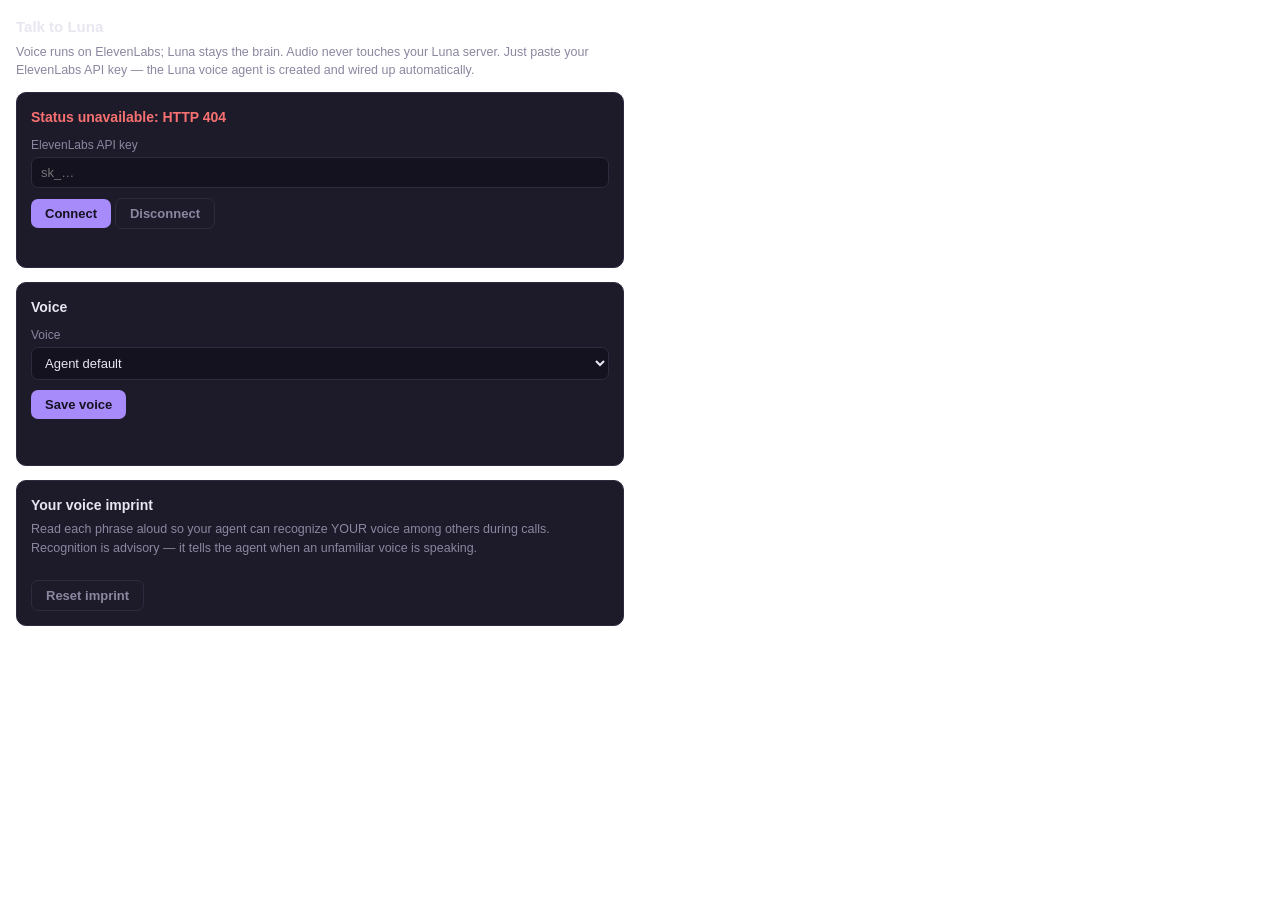
==== marketplace-src/plugin_voice/ui/settings/index.html @ ea989b8b "publish plugin-voice v0.2.0 (voice imprint + personality setup) Co-Authored-By: Claude Fable 5 <nore" ====
<!DOCTYPE html>
<html lang="en">
<head>
<meta charset="utf-8" />
<meta name="viewport" content="width=device-width, initial-scale=1" />
<title>Talk — Settings</title>
<style>
  :root { --fg:#e8e6f0; --dim:#8a87a0; --card:#1d1b2a; --line:#2e2b40; --accent:#a78bfa; --ok:#2dd4bf; --err:#f87171; }
  * { box-sizing: border-box; margin: 0; }
  body { font: 14px/1.5 -apple-system,"Segoe UI",Roboto,sans-serif; color: var(--fg); background: transparent; padding: 16px; max-width: 640px; }
  h2 { font-size: 15px; margin-bottom: 4px; }
  p.hint { color: var(--dim); font-size: 12.5px; margin-bottom: 12px; }
  .card { background: var(--card); border: 1px solid var(--line); border-radius: 10px; padding: 14px; margin-bottom: 14px; }
  label { display:block; color: var(--dim); font-size: 12px; margin: 8px 0 3px; }
  input, select { width: 100%; padding: 7px 9px; border-radius: 7px; border: 1px solid var(--line); background: #14121f; color: var(--fg); font-size: 13px; }
  button { margin-top: 10px; border: 0; border-radius: 7px; background: var(--accent); color: #14121f; font-weight: 600; padding: 7px 14px; cursor: pointer; font-size: 13px; }
  button.ghost { background: transparent; color: var(--dim); border: 1px solid var(--line); }
  .status-ok { color: var(--ok); } .status-err { color: var(--err); }
  code { background:#14121f; padding: 2px 6px; border-radius: 5px; font-size: 12px; word-break: break-all; }
  #msg, #voice-msg { font-size: 12.5px; margin-top: 8px; min-height: 16px; }
  #agent-line { color: var(--dim); font-size: 12px; margin-top: 8px; }
  audio { width: 100%; margin-top: 8px; height: 32px; }
</style>
</head>
<body>
<h2>Talk to Luna</h2>
<p class="hint">Voice runs on ElevenLabs; Luna stays the brain. Audio never touches your Luna server.
Just paste your ElevenLabs API key — the Luna voice agent is created and wired up automatically.</p>

<div class="card" id="connect-card">
  <strong id="conn-status" data-testid="voice-conn-status">Checking…</strong>
  <label>ElevenLabs API key</label>
  <input id="api-key" data-testid="voice-api-key" type="password" placeholder="sk_…" autocomplete="off" />
  <button id="connect" data-testid="voice-connect">Connect</button>
  <button id="disconnect" class="ghost">Disconnect</button>
  <div id="agent-line" data-testid="voice-agent-line" style="display:none"></div>
  <div id="msg"></div>
</div>

<div class="card">
  <strong>Voice</strong>
  <label>Voice</label>
  <select id="voice" data-testid="voice-voice-select"><option value="">Agent default</option></select>
  <audio id="preview" controls style="display:none"></audio>
  <button id="save-voice" data-testid="voice-save-voice">Save voice</button>
  <div id="voice-msg"></div>
  <div id="persona-line" data-testid="voice-persona" style="color:var(--dim); font-size:12px; margin-top:8px;"></div>
</div>

<div class="card" id="imprint-card">
  <strong>Your voice imprint</strong>
  <p class="hint" style="margin-top:4px">Read each phrase aloud so your agent can recognize
  YOUR voice among others during calls. Recognition is advisory — it tells the agent when
  an unfamiliar voice is speaking.</p>
  <div id="imprint-status" data-testid="voice-imprint-status" style="font-size:12.5px; margin-bottom:6px;"></div>
  <div id="phrases"></div>
  <button id="imprint-reset" class="ghost">Reset imprint</button>
  <div id="imprint-msg"></div>
</div>

<script>
(function () {
  "use strict";
  var API = "/api/p/plugin-voice";
  function $(id) { return document.getElementById(id); }
  function msg(el, text, ok) { el.textContent = text; el.className = ok ? "status-ok" : "status-err"; }

  // ---- auth: Luna's shell hands iframes a bearer token via ?token= (settings
  // tabs) and/or a {type:'luna-auth', token} postMessage. Cookie auth alone is
  // read-only, so writes need the token.
  var token = new URLSearchParams(location.search).get("token") || "";
  window.addEventListener("message", function (e) {
    if (e.origin === location.origin && e.data && e.data.type === "luna-auth" && e.data.token) {
      token = e.data.token;
    }
  });
  try { window.parent.postMessage({ type: "luna-request-auth" }, location.origin); } catch (e) {}

  async function call(path, opts) {
    opts = Object.assign({ credentials: "include" }, opts || {});
    opts.headers = Object.assign({}, opts.headers || {});
    if (token) { opts.headers["Authorization"] = "Bearer " + token; }
    var resp = await fetch(API + path, opts);
    var body = null;
    try { body = await resp.json(); } catch (e) {}
    if (!resp.ok) {
      var detail = body && body.detail;
      if (detail && typeof detail !== "string") { detail = JSON.stringify(detail); }
      throw new Error(detail || ("HTTP " + resp.status));
    }
    return body;
  }

  function renderStatus(s) {
    $("conn-status").textContent = s.connected ? "Connected — ready to talk" : "Not connected";
    $("conn-status").className = s.connected ? "status-ok" : "status-err";
    var pl = $("persona-line");
    if (s.persona_name) {
      pl.textContent = s.persona_name + " set this voice up personally \u2014 greeting: \u201C" + (s.greeting || "") + "\u201D";
    } else { pl.textContent = ""; }
    var line = $("agent-line");
    if (s.connected && s.agent_id) {
      line.style.display = "block";
      line.textContent = "ElevenLabs agent: " + s.agent_id + " (auto-managed)";
    } else {
      line.style.display = "none";
    }
  }

  async function loadVoices(selected) {
    try {
      var data = await call("/voices");
      var sel = $("voice");
      sel.innerHTML = '<option value="">Agent default</option>';
      data.voices.forEach(function (v) {
        var o = document.createElement("option");
        o.value = v.voice_id;
        o.textContent = v.name + (v.category ? " (" + v.category + ")" : "");
        o.dataset.preview = v.preview_url || "";
        sel.appendChild(o);
      });
      if (selected) { sel.value = selected; }
    } catch (e) { /* not connected yet — picker stays empty */ }
  }

  async function refresh() {
    try {
      var s = await call("/status");
      renderStatus(s);
      if (s.connected) { await loadVoices(s.voice_id); }
    } catch (e) {
      $("conn-status").textContent = "Status unavailable: " + e.message;
      $("conn-status").className = "status-err";
    }
  }

  $("connect").addEventListener("click", async function () {
    try {
      msg($("msg"), "Connecting and provisioning the Luna agent…", true);
      var s = await call("/connect", {
        method: "POST",
        headers: { "content-type": "application/json" },
        body: JSON.stringify({ api_key: $("api-key").value.trim() }),
      });
      $("api-key").value = "";
      renderStatus(s);
      await loadVoices(s.voice_id);
      msg($("msg"), "Connected — the widget is ready. Pick a voice below if you like.", true);
    } catch (e) { msg($("msg"), e.message, false); }
  });

  $("disconnect").addEventListener("click", async function () {
    try { renderStatus(await call("/disconnect", { method: "POST" })); msg($("msg"), "Disconnected.", true); }
    catch (e) { msg($("msg"), e.message, false); }
  });

  $("voice").addEventListener("change", function () {
    var opt = this.selectedOptions[0];
    var url = opt && opt.dataset.preview;
    var audio = $("preview");
    if (url) { audio.src = url; audio.style.display = "block"; audio.play().catch(function(){}); }
    else { audio.pause(); audio.style.display = "none"; }
  });

  $("save-voice").addEventListener("click", async function () {
    try {
      await call("/settings", {
        method: "POST",
        headers: { "content-type": "application/json" },
        body: JSON.stringify({ voice_id: $("voice").value || null }),
      });
      msg($("voice-msg"), "Saved — applies to the next call.", true);
    } catch (e) { msg($("voice-msg"), e.message, false); }
  });

  // ---------------- voice imprint enrollment ----------------
  var PH = [], recCtx = null;

  function renderPhrases(st) {
    var box = $("phrases");
    box.innerHTML = "";
    PH = st.phrases || [];
    var done = st.enrolled || [];
    $("imprint-status").textContent = st.ready
      ? "Imprint ready \u2014 " + done.length + " phrases recorded."
      : done.length + "/" + st.min_required + " phrases recorded (" + Math.max(0, st.min_required - done.length) + " more to go).";
    $("imprint-status").className = st.ready ? "status-ok" : "";
    PH.forEach(function (text, i) {
      var row = document.createElement("div");
      row.style.cssText = "display:flex;gap:8px;align-items:center;margin:6px 0;";
      var b = document.createElement("button");
      b.style.margin = "0"; b.dataset.i = i;
      b.textContent = done.indexOf(i) >= 0 ? "Re-record" : "Record";
      if (done.indexOf(i) >= 0) { b.className = "ghost"; }
      b.addEventListener("click", function () { recordPhrase(i, b); });
      var span = document.createElement("span");
      span.style.cssText = "flex:1;font-size:12.5px;color:var(--fg);";
      span.textContent = "\u201C" + text + "\u201D";
      row.appendChild(b); row.appendChild(span);
      box.appendChild(row);
    });
  }

  async function refreshImprint() {
    try { renderPhrases(await call("/enroll")); } catch (e) { /* not connected yet */ }
  }

  async function recordPhrase(i, btn) {
    try {
      btn.disabled = true; btn.textContent = "Listening\u2026";
      var stream = await navigator.mediaDevices.getUserMedia({ audio: true });
      recCtx = recCtx || new (window.AudioContext || window.webkitAudioContext)();
      var src = recCtx.createMediaStreamSource(stream);
      var node = recCtx.createScriptProcessor(4096, 1, 1);
      var ratio = recCtx.sampleRate / 16000, samples = [];
      node.onaudioprocess = function (ev) {
        var inp = ev.inputBuffer.getChannelData(0);
        for (var k = 0; k < inp.length / ratio; k++) {
          var v = inp[Math.floor(k * ratio)];
          samples.push(Math.max(-32768, Math.min(32767, v * 32768)) | 0);
        }
      };
      src.connect(node); node.connect(recCtx.destination);
      await new Promise(function (res) { setTimeout(res, 5000); }); // 5s per phrase
      node.disconnect(); src.disconnect();
      stream.getTracks().forEach(function (t) { t.stop(); });

      var bytes = new Uint8Array(samples.length * 2);
      for (var j = 0; j < samples.length; j++) {
        bytes[2 * j] = samples[j] & 255; bytes[2 * j + 1] = (samples[j] >> 8) & 255;
      }
      var bin = ""; var CH = 32768;
      for (var off = 0; off < bytes.length; off += CH) {
        bin += String.fromCharCode.apply(null, bytes.subarray(off, off + CH));
      }
      btn.textContent = "Saving\u2026";
      await call("/enroll", {
        method: "POST",
        headers: { "content-type": "application/json" },
        body: JSON.stringify({ phrase_index: i, pcm_b64: btoa(bin) }),
      });
      msg($("imprint-msg"), "Saved.", true);
    } catch (e) {
      msg($("imprint-msg"), e.message, false);
    } finally {
      btn.disabled = false;
      refreshImprint();
    }
  }

  $("imprint-reset").addEventListener("click", async function () {
    try { await call("/enroll", { method: "DELETE" }); msg($("imprint-msg"), "Imprint cleared.", true); }
    catch (e) { msg($("imprint-msg"), e.message, false); }
    refreshImprint();
  });

  refresh();
  refreshImprint();
})();
</script>
</body>
</html>
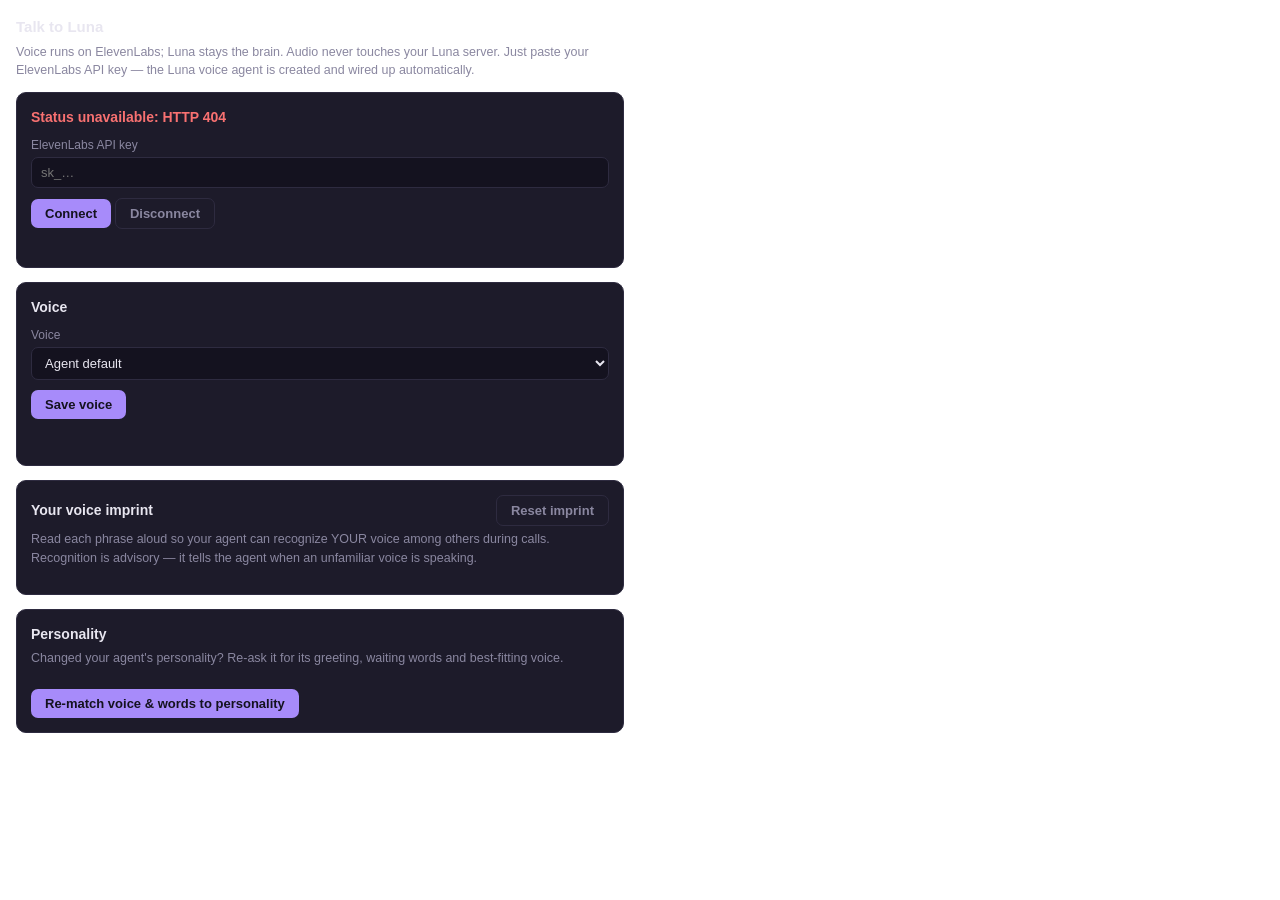
==== commit 937965ef: "publish plugin-voice v0.2.1 (owner feedback round 1) Co-Authored-By: Claude Fable 5 <noreply@anthrop" ====
--- a/marketplace-src/plugin_voice/ui/settings/index.html
+++ b/marketplace-src/plugin_voice/ui/settings/index.html
@@ -48,14 +48,28 @@
 </div>
 
 <div class="card" id="imprint-card">
-  <strong>Your voice imprint</strong>
+  <div style="display:flex;align-items:center;">
+    <strong style="flex:1">Your voice imprint</strong>
+    <button id="imprint-reset" class="ghost" data-testid="voice-imprint-reset" style="margin:0">Reset imprint</button>
+  </div>
   <p class="hint" style="margin-top:4px">Read each phrase aloud so your agent can recognize
   YOUR voice among others during calls. Recognition is advisory — it tells the agent when
   an unfamiliar voice is speaking.</p>
   <div id="imprint-status" data-testid="voice-imprint-status" style="font-size:12.5px; margin-bottom:6px;"></div>
   <div id="phrases"></div>
-  <button id="imprint-reset" class="ghost">Reset imprint</button>
+  <div id="rec-meter" style="display:none;height:6px;border-radius:3px;background:#14121f;margin-top:8px;overflow:hidden">
+    <div id="rec-level" style="height:100%;width:0%;background:var(--ok);transition:width .08s"></div>
+  </div>
+  <button id="imprint-test" data-testid="voice-imprint-test" style="display:none">Test my voice</button>
   <div id="imprint-msg"></div>
+</div>
+
+<div class="card">
+  <strong>Personality</strong>
+  <p class="hint" style="margin-top:4px">Changed your agent's personality? Re-ask it for its
+  greeting, waiting words and best-fitting voice.</p>
+  <button id="refresh-persona" data-testid="voice-refresh-persona">Re-match voice &amp; words to personality</button>
+  <div id="persona-msg"></div>
 </div>
 
 <script>
@@ -185,13 +199,15 @@
       ? "Imprint ready \u2014 " + done.length + " phrases recorded."
       : done.length + "/" + st.min_required + " phrases recorded (" + Math.max(0, st.min_required - done.length) + " more to go).";
     $("imprint-status").className = st.ready ? "status-ok" : "";
+    $("imprint-test").style.display = st.ready ? "inline-block" : "none";
     PH.forEach(function (text, i) {
       var row = document.createElement("div");
       row.style.cssText = "display:flex;gap:8px;align-items:center;margin:6px 0;";
       var b = document.createElement("button");
       b.style.margin = "0"; b.dataset.i = i;
-      b.textContent = done.indexOf(i) >= 0 ? "Re-record" : "Record";
-      if (done.indexOf(i) >= 0) { b.className = "ghost"; }
+      var isDone = done.indexOf(i) >= 0;
+      b.textContent = isDone ? "\u2713 Re-record" : "Record";
+      if (isDone) { b.className = "ghost"; b.style.color = "var(--ok)"; b.style.borderColor = "var(--ok)"; }
       b.addEventListener("click", function () { recordPhrase(i, b); });
       var span = document.createElement("span");
       span.style.cssText = "flex:1;font-size:12.5px;color:var(--fg);";
@@ -207,23 +223,31 @@
 
   async function recordPhrase(i, btn) {
     try {
+      try { new BroadcastChannel("plugin-voice").postMessage({ type: "enroll-start" }); } catch (e) {}
       btn.disabled = true; btn.textContent = "Listening\u2026";
       var stream = await navigator.mediaDevices.getUserMedia({ audio: true });
       recCtx = recCtx || new (window.AudioContext || window.webkitAudioContext)();
       var src = recCtx.createMediaStreamSource(stream);
       var node = recCtx.createScriptProcessor(4096, 1, 1);
       var ratio = recCtx.sampleRate / 16000, samples = [];
+      $("rec-meter").style.display = "block";
       node.onaudioprocess = function (ev) {
         var inp = ev.inputBuffer.getChannelData(0);
+        var sum = 0;
         for (var k = 0; k < inp.length / ratio; k++) {
           var v = inp[Math.floor(k * ratio)];
+          sum += v * v;
           samples.push(Math.max(-32768, Math.min(32767, v * 32768)) | 0);
         }
+        // live level so you SEE it recording (asked after a silent-mic mishap)
+        var level = Math.min(100, Math.sqrt(sum / (inp.length / ratio)) * 400);
+        $("rec-level").style.width = level + "%";
       };
       src.connect(node); node.connect(recCtx.destination);
       await new Promise(function (res) { setTimeout(res, 5000); }); // 5s per phrase
       node.disconnect(); src.disconnect();
       stream.getTracks().forEach(function (t) { t.stop(); });
+      $("rec-meter").style.display = "none"; $("rec-level").style.width = "0%";
 
       var bytes = new Uint8Array(samples.length * 2);
       for (var j = 0; j < samples.length; j++) {
@@ -239,7 +263,7 @@
         headers: { "content-type": "application/json" },
         body: JSON.stringify({ phrase_index: i, pcm_b64: btoa(bin) }),
       });
-      msg($("imprint-msg"), "Saved.", true);
+      msg($("imprint-msg"), "\u2713 Phrase " + (i + 1) + " recorded and saved.", true);
     } catch (e) {
       msg($("imprint-msg"), e.message, false);
     } finally {
@@ -248,10 +272,83 @@
     }
   }
 
+  // guarded, two-step delete
+  var resetArmed = null;
   $("imprint-reset").addEventListener("click", async function () {
+    var b = $("imprint-reset");
+    if (!resetArmed) {
+      b.textContent = "Really delete the imprint?";
+      b.style.color = "var(--err)"; b.style.borderColor = "var(--err)";
+      resetArmed = setTimeout(function () {
+        resetArmed = null; b.textContent = "Reset imprint";
+        b.style.color = ""; b.style.borderColor = "";
+      }, 4000);
+      return;
+    }
+    clearTimeout(resetArmed); resetArmed = null;
+    b.textContent = "Reset imprint"; b.style.color = ""; b.style.borderColor = "";
     try { await call("/enroll", { method: "DELETE" }); msg($("imprint-msg"), "Imprint cleared.", true); }
     catch (e) { msg($("imprint-msg"), e.message, false); }
     refreshImprint();
+  });
+
+  $("imprint-test").addEventListener("click", async function () {
+    var b = $("imprint-test");
+    try {
+      try { new BroadcastChannel("plugin-voice").postMessage({ type: "enroll-start" }); } catch (e) {}
+      b.disabled = true; b.textContent = "Speak now\u2026 (3s)";
+      var stream = await navigator.mediaDevices.getUserMedia({ audio: true });
+      recCtx = recCtx || new (window.AudioContext || window.webkitAudioContext)();
+      var src = recCtx.createMediaStreamSource(stream);
+      var node = recCtx.createScriptProcessor(4096, 1, 1);
+      var ratio = recCtx.sampleRate / 16000, samples = [];
+      $("rec-meter").style.display = "block";
+      node.onaudioprocess = function (ev) {
+        var inp = ev.inputBuffer.getChannelData(0), sum = 0;
+        for (var k = 0; k < inp.length / ratio; k++) {
+          var v = inp[Math.floor(k * ratio)];
+          sum += v * v;
+          samples.push(Math.max(-32768, Math.min(32767, v * 32768)) | 0);
+        }
+        $("rec-level").style.width = Math.min(100, Math.sqrt(sum / (inp.length / ratio)) * 400) + "%";
+      };
+      src.connect(node); node.connect(recCtx.destination);
+      await new Promise(function (res) { setTimeout(res, 3000); });
+      node.disconnect(); src.disconnect();
+      stream.getTracks().forEach(function (t) { t.stop(); });
+      $("rec-meter").style.display = "none"; $("rec-level").style.width = "0%";
+      var bytes = new Uint8Array(samples.length * 2);
+      for (var j = 0; j < samples.length; j++) {
+        bytes[2 * j] = samples[j] & 255; bytes[2 * j + 1] = (samples[j] >> 8) & 255;
+      }
+      var bin = "";
+      for (var off = 0; off < bytes.length; off += 32768) {
+        bin += String.fromCharCode.apply(null, bytes.subarray(off, off + 32768));
+      }
+      var out = await call("/enroll/test", {
+        method: "POST",
+        headers: { "content-type": "application/json" },
+        body: JSON.stringify({ pcm_b64: btoa(bin) }),
+      });
+      if (out.speaker === "owner") {
+        msg($("imprint-msg"), "\u2713 Recognized you! (score " + out.score + " \u2265 " + out.threshold + ")", true);
+      } else {
+        msg($("imprint-msg"), "Not recognized (score " + out.score + " < " + out.threshold + ") \u2014 re-record in a quiet spot, close to the mic.", false);
+      }
+    } catch (e) { msg($("imprint-msg"), e.message, false); }
+    finally { b.disabled = false; b.textContent = "Test my voice"; }
+  });
+
+  $("refresh-persona").addEventListener("click", async function () {
+    var b = $("refresh-persona");
+    try {
+      b.disabled = true; b.textContent = "Asking your agent\u2026";
+      var st = await call("/refresh-persona", { method: "POST" });
+      renderStatus(st);
+      await loadVoices(st.voice_id);
+      msg($("persona-msg"), "\u2713 Updated \u2014 " + (st.persona_name || "agent") + " chose its greeting, waiting words and voice.", true);
+    } catch (e) { msg($("persona-msg"), e.message, false); }
+    finally { b.disabled = false; b.textContent = "Re-match voice & words to personality"; }
   });
 
   refresh();
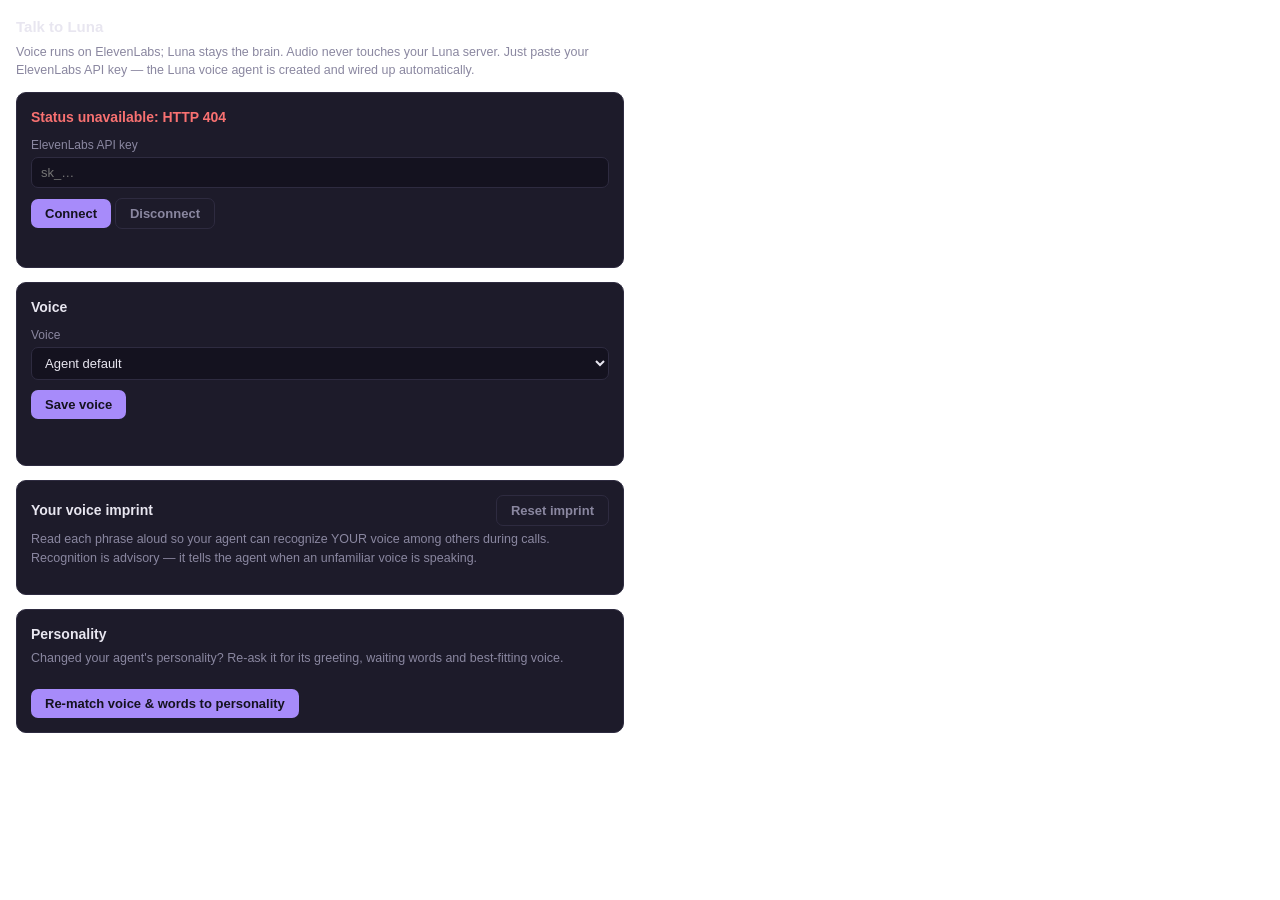
==== commit f28f5188: "publish plugin-voice v0.2.3 (gateway keys, gated settings) Co-Authored-By: Claude Fable 5 <noreply@a" ====
--- a/marketplace-src/plugin_voice/ui/settings/index.html
+++ b/marketplace-src/plugin_voice/ui/settings/index.html
@@ -32,7 +32,9 @@
   <label>ElevenLabs API key</label>
   <input id="api-key" data-testid="voice-api-key" type="password" placeholder="sk_…" autocomplete="off" />
   <button id="connect" data-testid="voice-connect">Connect</button>
+  <button id="connect-gateway" data-testid="voice-connect-gateway" style="display:none">Use detected key</button>
   <button id="disconnect" class="ghost">Disconnect</button>
+  <div id="gateway-hint" style="display:none; color:var(--ok); font-size:12.5px; margin-top:6px;"></div>
   <div id="agent-line" data-testid="voice-agent-line" style="display:none"></div>
   <div id="msg"></div>
 </div>
@@ -105,9 +107,36 @@
     return body;
   }
 
+  var SOURCE_LABEL = { own: "your API key", vault: "a key from your Key Vault", gateway: "the hosted gateway key", env: "a platform-provided key" };
+
+  function gateCards(ready) {
+    // sections below need a working key + provisioned agent — request:
+    // "remove the other options that are not working until connected properly"
+    document.querySelectorAll(".card").forEach(function (c) {
+      if (c.id !== "connect-card") { c.style.display = ready ? "block" : "none"; }
+    });
+  }
+
   function renderStatus(s) {
-    $("conn-status").textContent = s.connected ? "Connected — ready to talk" : "Not connected";
-    $("conn-status").className = s.connected ? "status-ok" : "status-err";
+    var ready = s.connected && s.agent_ready;
+    if (ready) {
+      $("conn-status").textContent = "Connected via " + (SOURCE_LABEL[s.key_source] || "your key") + " — ready to talk";
+      $("conn-status").className = "status-ok";
+    } else if (s.connected && !s.agent_ready) {
+      $("conn-status").textContent = "Key detected (" + (SOURCE_LABEL[s.key_source] || "key") + ") — one click to finish setup";
+      $("conn-status").className = "status-ok";
+    } else {
+      $("conn-status").textContent = "Not connected";
+      $("conn-status").className = "status-err";
+    }
+    // no pasted key but a vault/gateway/env key exists → offer one-click setup
+    var external = s.connected && s.key_source && s.key_source !== "own" && !s.agent_ready;
+    $("connect-gateway").style.display = external ? "inline-block" : "none";
+    $("gateway-hint").style.display = external ? "block" : "none";
+    if (external) {
+      $("gateway-hint").textContent = "Found " + (SOURCE_LABEL[s.key_source] || "a key") + " — no need to paste anything.";
+    }
+    gateCards(ready);
     var pl = $("persona-line");
     if (s.persona_name) {
       pl.textContent = s.persona_name + " set this voice up personally \u2014 greeting: \u201C" + (s.greeting || "") + "\u201D";
@@ -147,6 +176,28 @@
       $("conn-status").className = "status-err";
     }
   }
+
+  async function connectWith(body, btn) {
+    try {
+      btn.disabled = true;
+      msg($("msg"), "Connecting and provisioning the agent\u2026", true);
+      var st = await call("/connect", {
+        method: "POST",
+        headers: { "content-type": "application/json" },
+        body: JSON.stringify(body),
+      });
+      $("api-key").value = "";
+      renderStatus(st);
+      await loadVoices(st.voice_id);
+      refreshImprint();
+      msg($("msg"), "Connected \u2014 the widget is ready.", true);
+    } catch (e) { msg($("msg"), e.message, false); }
+    finally { btn.disabled = false; }
+  }
+
+  $("connect-gateway").addEventListener("click", function () {
+    connectWith({}, $("connect-gateway"));
+  });
 
   $("connect").addEventListener("click", async function () {
     try {
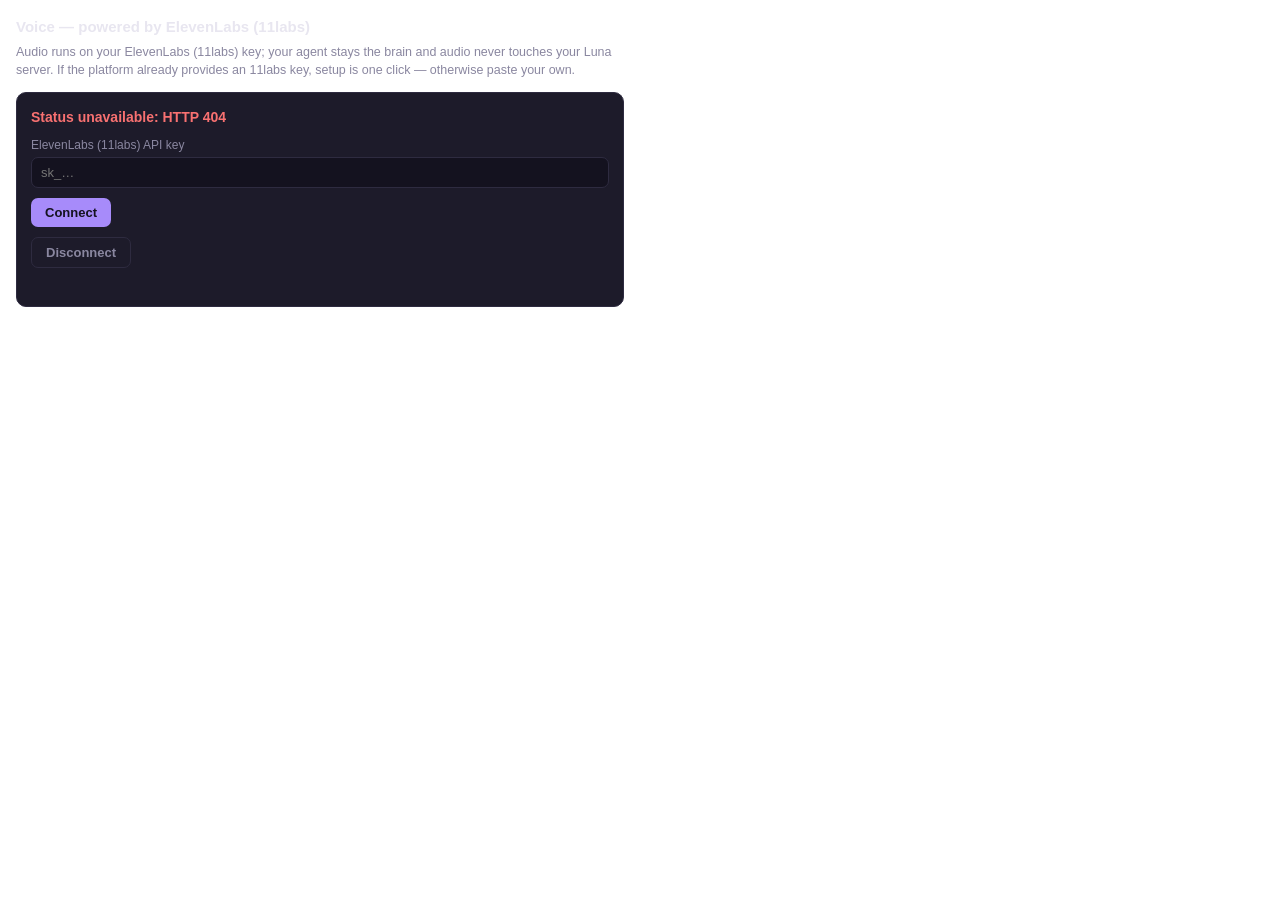
==== commit 426ed53a: "publish plugin-voice v0.3.0 (agent-driven connect, 11labs slug) Co-Authored-By: Claude Fable 5 <nore" ====
--- a/marketplace-src/plugin_voice/ui/settings/index.html
+++ b/marketplace-src/plugin_voice/ui/settings/index.html
@@ -23,15 +23,18 @@
 </style>
 </head>
 <body>
-<h2>Talk to Luna</h2>
-<p class="hint">Voice runs on ElevenLabs; Luna stays the brain. Audio never touches your Luna server.
-Just paste your ElevenLabs API key — the Luna voice agent is created and wired up automatically.</p>
+<h2>Voice — powered by ElevenLabs (11labs)</h2>
+<p class="hint">Audio runs on your ElevenLabs (11labs) key; your agent stays the brain and audio
+never touches your Luna server. If the platform already provides an 11labs key, setup is one click —
+otherwise paste your own.</p>
 
 <div class="card" id="connect-card">
   <strong id="conn-status" data-testid="voice-conn-status">Checking…</strong>
-  <label>ElevenLabs API key</label>
-  <input id="api-key" data-testid="voice-api-key" type="password" placeholder="sk_…" autocomplete="off" />
-  <button id="connect" data-testid="voice-connect">Connect</button>
+  <div id="paste-block" style="display:none">
+    <label>ElevenLabs (11labs) API key</label>
+    <input id="api-key" data-testid="voice-api-key" type="password" placeholder="sk_…" autocomplete="off" />
+    <button id="connect" data-testid="voice-connect">Connect</button>
+  </div>
   <button id="connect-gateway" data-testid="voice-connect-gateway" style="display:none">Use detected key</button>
   <button id="disconnect" class="ghost">Disconnect</button>
   <div id="gateway-hint" style="display:none; color:var(--ok); font-size:12.5px; margin-top:6px;"></div>
@@ -39,7 +42,7 @@
   <div id="msg"></div>
 </div>
 
-<div class="card">
+<div class="card" style="display:none">
   <strong>Voice</strong>
   <label>Voice</label>
   <select id="voice" data-testid="voice-voice-select"><option value="">Agent default</option></select>
@@ -49,7 +52,7 @@
   <div id="persona-line" data-testid="voice-persona" style="color:var(--dim); font-size:12px; margin-top:8px;"></div>
 </div>
 
-<div class="card" id="imprint-card">
+<div class="card" id="imprint-card" style="display:none">
   <div style="display:flex;align-items:center;">
     <strong style="flex:1">Your voice imprint</strong>
     <button id="imprint-reset" class="ghost" data-testid="voice-imprint-reset" style="margin:0">Reset imprint</button>
@@ -66,7 +69,7 @@
   <div id="imprint-msg"></div>
 </div>
 
-<div class="card">
+<div class="card" style="display:none">
   <strong>Personality</strong>
   <p class="hint" style="margin-top:4px">Changed your agent's personality? Re-ask it for its
   greeting, waiting words and best-fitting voice.</p>
@@ -107,7 +110,7 @@
     return body;
   }
 
-  var SOURCE_LABEL = { own: "your API key", vault: "a key from your Key Vault", gateway: "the hosted gateway key", env: "a platform-provided key" };
+  var SOURCE_LABEL = { own: "your own 11labs API key", vault: "the 11labs key in your Key Vault", gateway: "the platform's 11labs gateway key", env: "the platform-provided 11labs key" };
 
   function gateCards(ready) {
     // sections below need a working key + provisioned agent — request:
@@ -119,6 +122,10 @@
 
   function renderStatus(s) {
     var ready = s.connected && s.agent_ready;
+    // the paste input is the fallback, not the front door: hidden while a
+    // platform key is available or once everything already works
+    var needPaste = !s.connected;
+    $("paste-block").style.display = needPaste ? "block" : "none";
     if (ready) {
       $("conn-status").textContent = "Connected via " + (SOURCE_LABEL[s.key_source] || "your key") + " — ready to talk";
       $("conn-status").className = "status-ok";
@@ -135,6 +142,10 @@
     $("gateway-hint").style.display = external ? "block" : "none";
     if (external) {
       $("gateway-hint").textContent = "Found " + (SOURCE_LABEL[s.key_source] || "a key") + " — no need to paste anything.";
+    }
+    if (ready && s.key_source && s.key_source !== "own") {
+      // connected via a platform key: offer the paste path only as a small escape hatch
+      $("paste-block").style.display = "none";
     }
     gateCards(ready);
     var pl = $("persona-line");
@@ -167,6 +178,8 @@
   }
 
   async function refresh() {
+    $("conn-status").textContent = "Checking for an 11labs key\u2026";
+    $("conn-status").className = "";
     try {
       var s = await call("/status");
       renderStatus(s);
@@ -174,6 +187,7 @@
     } catch (e) {
       $("conn-status").textContent = "Status unavailable: " + e.message;
       $("conn-status").className = "status-err";
+      $("paste-block").style.display = "block";
     }
   }
 
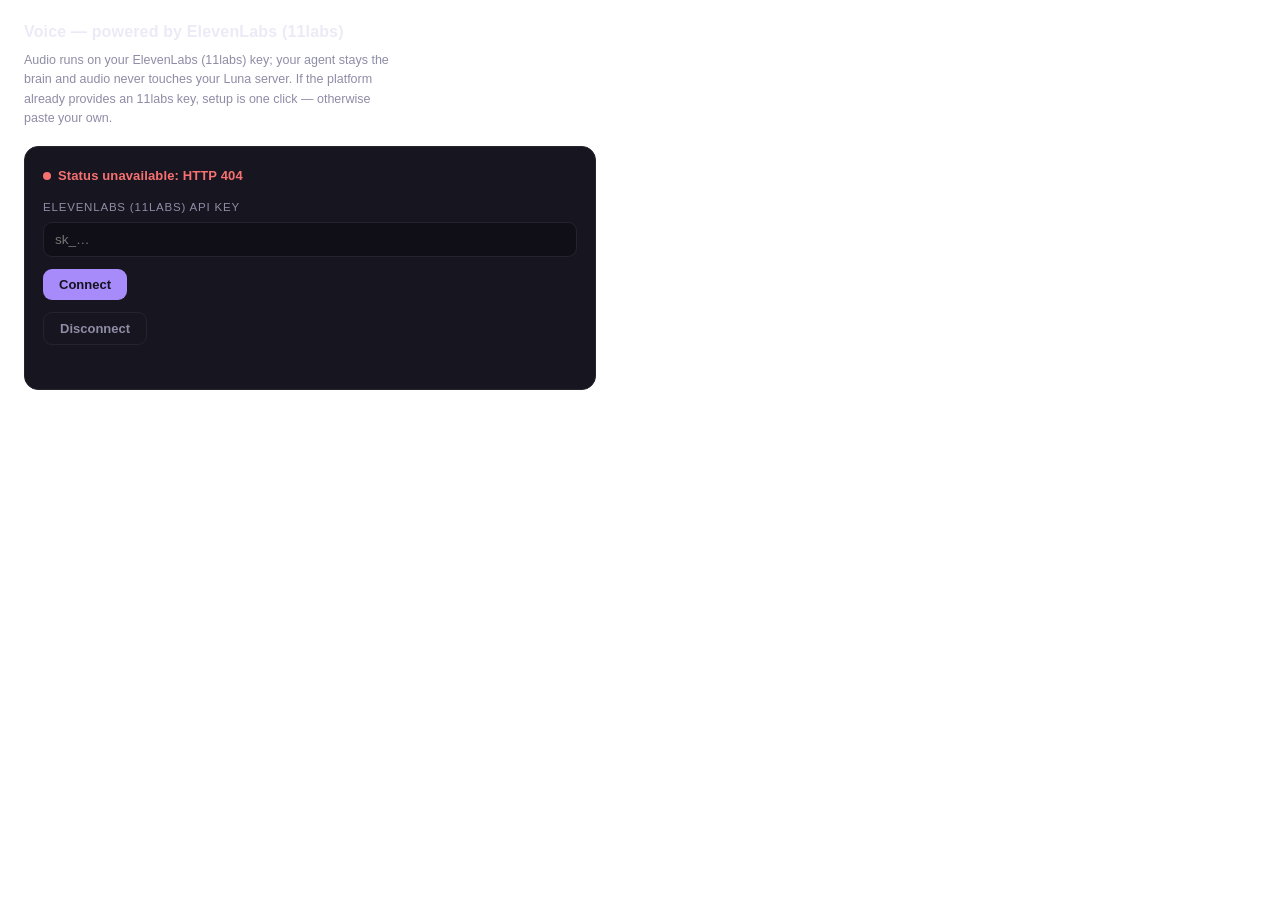
==== commit 52156222: "publish plugin-voice v0.3.1 (settings design pass) Co-Authored-By: Claude Fable 5 <noreply@anthropic" ====
--- a/marketplace-src/plugin_voice/ui/settings/index.html
+++ b/marketplace-src/plugin_voice/ui/settings/index.html
@@ -5,21 +5,77 @@
 <meta name="viewport" content="width=device-width, initial-scale=1" />
 <title>Talk — Settings</title>
 <style>
-  :root { --fg:#e8e6f0; --dim:#8a87a0; --card:#1d1b2a; --line:#2e2b40; --accent:#a78bfa; --ok:#2dd4bf; --err:#f87171; }
+  :root {
+    --fg:#eceaf6; --dim:#8f8ca6; --faint:#6b6880;
+    --card:#17151f; --card-edge:#26232f; --inset:#100e17;
+    --accent:#a78bfa; --accent-dim:#8b6cf0;
+    --ok:#2dd4bf; --err:#f87171; --warn:#fbbf24;
+  }
   * { box-sizing: border-box; margin: 0; }
-  body { font: 14px/1.5 -apple-system,"Segoe UI",Roboto,sans-serif; color: var(--fg); background: transparent; padding: 16px; max-width: 640px; }
-  h2 { font-size: 15px; margin-bottom: 4px; }
-  p.hint { color: var(--dim); font-size: 12.5px; margin-bottom: 12px; }
-  .card { background: var(--card); border: 1px solid var(--line); border-radius: 10px; padding: 14px; margin-bottom: 14px; }
-  label { display:block; color: var(--dim); font-size: 12px; margin: 8px 0 3px; }
-  input, select { width: 100%; padding: 7px 9px; border-radius: 7px; border: 1px solid var(--line); background: #14121f; color: var(--fg); font-size: 13px; }
-  button { margin-top: 10px; border: 0; border-radius: 7px; background: var(--accent); color: #14121f; font-weight: 600; padding: 7px 14px; cursor: pointer; font-size: 13px; }
-  button.ghost { background: transparent; color: var(--dim); border: 1px solid var(--line); }
+  body {
+    font: 14px/1.55 -apple-system,"Segoe UI",Roboto,sans-serif;
+    color: var(--fg); background: transparent;
+    padding: 20px 24px 32px; max-width: 620px;
+  }
+  h2 { font-size: 16px; font-weight: 650; letter-spacing: .01em; }
+  p.hint { color: var(--dim); font-size: 12.5px; margin: 6px 0 18px; max-width: 54ch; }
+
+  .card {
+    background: var(--card); border: 1px solid var(--card-edge);
+    border-radius: 14px; padding: 18px; margin-bottom: 14px;
+  }
+  .card > strong { font-size: 13.5px; font-weight: 650; letter-spacing: .01em; }
+  .card p.hint { margin: 4px 0 12px; }
+
+  label { display:block; color: var(--dim); font-size: 11.5px; text-transform: uppercase;
+          letter-spacing: .07em; margin: 12px 0 5px; }
+  input, select {
+    width: 100%; padding: 9px 11px; border-radius: 9px;
+    border: 1px solid var(--card-edge); background: var(--inset);
+    color: var(--fg); font-size: 13.5px; outline: none;
+  }
+  input:focus, select:focus { border-color: var(--accent-dim); }
+
+  button {
+    margin-top: 12px; border: 0; border-radius: 9px;
+    background: var(--accent); color: #14121f; font-weight: 650;
+    padding: 8px 16px; cursor: pointer; font-size: 13px;
+  }
+  button:hover { background: var(--accent-dim); color: #fff; }
+  button:disabled { opacity: .55; cursor: default; }
+  button.ghost {
+    background: transparent; color: var(--dim);
+    border: 1px solid var(--card-edge);
+  }
+  button.ghost:hover { color: var(--fg); border-color: var(--faint); background: transparent; }
+  .btn-row { display: flex; gap: 8px; align-items: center; }
+
+  /* status badge */
+  #conn-status {
+    display: inline-flex; align-items: center; gap: 7px;
+    font-size: 13px; font-weight: 600;
+  }
+  #conn-status::before {
+    content: ""; width: 8px; height: 8px; border-radius: 50%;
+    background: var(--faint); flex: none;
+  }
+  #conn-status.status-ok::before { background: var(--ok); box-shadow: 0 0 6px var(--ok); }
+  #conn-status.status-err::before { background: var(--err); }
+
   .status-ok { color: var(--ok); } .status-err { color: var(--err); }
-  code { background:#14121f; padding: 2px 6px; border-radius: 5px; font-size: 12px; word-break: break-all; }
-  #msg, #voice-msg { font-size: 12.5px; margin-top: 8px; min-height: 16px; }
-  #agent-line { color: var(--dim); font-size: 12px; margin-top: 8px; }
-  audio { width: 100%; margin-top: 8px; height: 32px; }
+  code { background: var(--inset); padding: 2px 6px; border-radius: 5px; font-size: 12px; word-break: break-all; }
+  #msg, #voice-msg, #imprint-msg, #persona-msg, #gateway-hint { font-size: 12.5px; margin-top: 10px; min-height: 16px; }
+  #agent-line, #persona-line { color: var(--dim); font-size: 12px; margin-top: 10px; }
+  audio { width: 100%; margin-top: 10px; height: 32px; }
+
+  /* imprint phrase rows */
+  #phrases > div { display:flex; gap:10px; align-items:center; margin:8px 0;
+                   padding: 8px 10px; background: var(--inset); border-radius: 9px; }
+  #phrases button { margin: 0; padding: 5px 12px; font-size: 12px; flex: none; min-width: 96px; }
+  #phrases span { flex: 1; font-size: 12.5px; color: var(--fg); opacity: .9; }
+
+  #rec-meter { height: 6px; border-radius: 3px; background: var(--inset); margin-top: 10px; overflow: hidden; }
+  #rec-level { height: 100%; width: 0%; background: var(--ok); transition: width .08s; }
 </style>
 </head>
 <body>
@@ -35,8 +91,10 @@
     <input id="api-key" data-testid="voice-api-key" type="password" placeholder="sk_…" autocomplete="off" />
     <button id="connect" data-testid="voice-connect">Connect</button>
   </div>
-  <button id="connect-gateway" data-testid="voice-connect-gateway" style="display:none">Use detected key</button>
-  <button id="disconnect" class="ghost">Disconnect</button>
+  <div class="btn-row">
+    <button id="connect-gateway" data-testid="voice-connect-gateway" style="display:none">Use detected key</button>
+    <button id="disconnect" class="ghost">Disconnect</button>
+  </div>
   <div id="gateway-hint" style="display:none; color:var(--ok); font-size:12.5px; margin-top:6px;"></div>
   <div id="agent-line" data-testid="voice-agent-line" style="display:none"></div>
   <div id="msg"></div>
